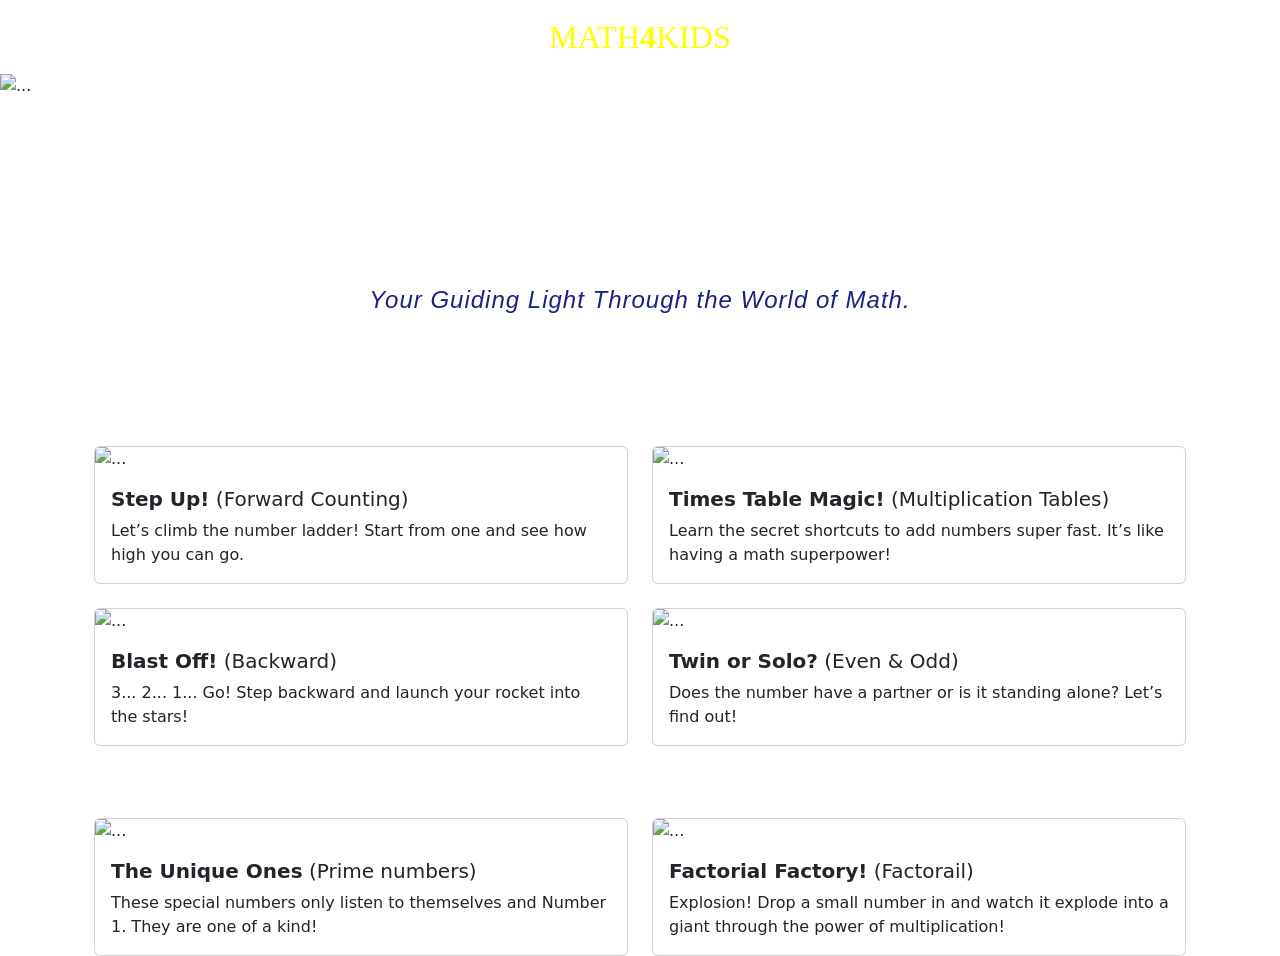
==== index.html @ b4ea1c73 "half done" ====
<!DOCTYPE html>
<html lang="en">
<head>
    <meta charset="UTF-8">
    <meta name="viewport" content="width=device-width, initial-scale=1.0">
    <title>math4kids</title>
   <!-- bootstrap cdn -->
    <link href="https://cdn.jsdelivr.net/npm/bootstrap@5.3.8/dist/css/bootstrap.min.css" rel="stylesheet" integrity="sha384-sRIl4kxILFvY47J16cr9ZwB07vP4J8+LH7qKQnuqkuIAvNWLzeN8tE5YBujZqJLB" crossorigin="anonymous">
<!-- font awesome -->
<link rel="stylesheet" href="https://cdnjs.cloudflare.com/ajax/libs/font-awesome/7.0.1/css/all.min.css" integrity="sha512-2SwdPD6INVrV/lHTZbO2nodKhrnDdJK9/kg2XD1r9uGqPo1cUbujc+IYdlYdEErWNu69gVcYgdxlmVmzTWnetw==" crossorigin="anonymous" referrerpolicy="no-referrer" />


    <link rel="stylesheet" href="style.css">
</head>
<body>

<!-- navbar -->
 <nav class="myNav navbar ">
  <div class="container-lg">
    <span class="navbar-brand mx-auto my-0  " style="color:  yellow !important; font-size: xx-large;"><i class="fa-solid fa-rocket"></i>MATH<b >4</b>KIDS<i class="fa-solid fa-rocket"></i></span>
    
  </div>
</nav>
<!-- navbar -->


<div id="carouselExampleCaptions" class="carousel slide">
  
  <div class="carousel-inner">
    <div class="carousel-item active">
      <img src="https://img.freepik.com/free-vector/lighthouse-sea-shore-beacon-building-nature-landscape_107791-6327.jpg" class="d-block w-100 img-fluid" 
      style="height: 300px !important;" alt="...">
      <div class="carousel-caption d-none d-md-block">
        <h5>Welcome to Math4kids</h5>
        <p class="tag">Your Guiding Light Through the World of Math.</p>
      </div>
    </div>
   
</div>


<!-- cards -->
 <div class="row row-cols-1 row-cols-md-2 g-4 container-lg mx-auto mt-5 ">

                       <!-- forward -->
 <a href="./forward.html">
   <div class="col">
    <div class="card">
      <img src="https://images.stockcake.com/public/2/9/5/29560dc4-970a-4c71-9820-ac09fd55cf15_medium/magical-math-adventure-stockcake.jpg" class="card-img-top img-fluid " alt="...">
      <div class="card-body">
        <h5 class="card-title"><b>Step Up!</b> (Forward Counting)</h5>
        <p class="card-text">Let’s climb the number ladder! Start from one and see how high you can go.</p>
      </div>
    </div>
  </div>
 </a>


                  <!-- tables -->
  <a href="./table.html">
    <div class="col">
    <div class="card">
      <img src="https://images.stockcake.com/public/6/a/4/6a4d5a86-6fcb-4200-848e-d189e57c86ae/math-fantasy-land-stockcake.jpg" class="card-img-top img-fluid " alt="...">
      <div class="card-body">
        <h5 class="card-title"><b>Times Table Magic!</b> (Multiplication Tables)</h5>
        <p class="card-text">Learn the secret shortcuts to add numbers super fast. It’s like having a math superpower!</p>
      </div>
    </div>
  </div>
  </a>
  

                   <!-- backward -->
  <a href="./backward.html">
    <div class="col">
    <div class="card">
      <img src="https://images.stockcake.com/public/3/0/2/3021a04a-5346-48b1-8188-702802fb32a6_large/colorful-number-world-stockcake.jpg" class="card-img-top img-fluid " alt="...">
      <div class="card-body">
        <h5 class="card-title"><b>Blast Off!</b> (Backward)</h5>
        <p class="card-text">3... 2... 1... Go! Step backward and launch your rocket into the stars!</p>
      </div>
    </div>
  </div>
  </a>


                 <!-- Even and odd -->
  <a href="./evenNodd.html">
    <div class="col">
    <div class="card">
      <img src="https://images.stockcake.com/public/0/1/3/01366253-15eb-4daa-bedf-ebf443fd437a/colorful-data-exploration-stockcake.jpg" class="card-img-top img-fluid " alt="...">
      <div class="card-body">
        <h5 class="card-title"><b>Twin or Solo?</b> (Even & Odd) </h5>
        <p class="card-text">Does the number have a partner or is it standing alone? Let’s find out!</p>
      </div>
    </div>
  </div>
  </a>
  </div>

                <!-- prime number -->

 <div class="row row-cols-1 row-cols-md-2 g-4 container-lg mx-auto mt-5 ">
  <a href="./prime.html">
    <div class="col" >
    <div class="card">
      <img src="https://images.stockcake.com/public/b/d/5/bd5017c6-ac4c-4a0d-bc18-eb88b71cd3cb/statistics-come-alive-stockcake.jpg" class="card-img-top img-fluid " alt="...">
      <div class="card-body">
        <h5 class="card-title"><b>The Unique Ones</b> (Prime numbers) </h5>
        <p class="card-text">These special numbers only listen to themselves and Number 1. They are one of a kind!</p>
      </div>
    </div>
  </div>
  </a>

              <!-- factorial -->
  <a href="./factorial.html">
    <div class="col">
    <div class="card">
      <!-- <img src="https://encrypted-tbn0.gstatic.com/images?q=tbn:ANd9GcRmcK32ggav5MzGGgUScpw8obFH7MFKdMLdTQ&s" class="card-img-top img-fluid " alt="..."> -->
      <img src="https://images.stockcake.com/public/c/8/b/c8b56904-f72e-4230-915b-8496d4806c6e_medium/playful-math-adventure-stockcake.jpg" class="card-img-top img-fluid " alt="...">
      <div class="card-body">
        <h5 class="card-title"><b>Factorial Factory!</b> (Factorail) </h5>
        <p class="card-text">Explosion!	Drop a small number in and watch it explode into a giant through the power of multiplication!</p>
      </div>
    </div>
  </div>
  </a>
  
</div>
<!-- cards -->


   
     
   
   
   
   
   
   
   
   
   
   
   <!-- bootstrap cdn -->
<script src="https://cdn.jsdelivr.net/npm/@popperjs/core@2.11.8/dist/umd/popper.min.js" integrity="sha384-I7E8VVD/ismYTF4hNIPjVp/Zjvgyol6VFvRkX/vR+Vc4jQkC+hVqc2pM8ODewa9r" crossorigin="anonymous"></script>
<script src="https://cdn.jsdelivr.net/npm/bootstrap@5.3.8/dist/js/bootstrap.min.js" integrity="sha384-G/EV+4j2dNv+tEPo3++6LCgdCROaejBqfUeNjuKAiuXbjrxilcCdDz6ZAVfHWe1Y" crossorigin="anonymous"></script>


     <script src="./index.js"></script>

</body>
</html>
---- style.css ----
:root {
  --primary-dark: #1A237E;   /* Gehra neela - Text aur Navbar */
  --accent-blue: #3A7CA5;    /* Samundari neela - Primary Buttons */
  --highlight: #D96459;      /* Sunset orange - Alerts/Important Buttons */
  --bg-light: #F2EBBF;       /* Rait jaisa rang - Background sections */
  --text-soft: #585858;      /* Neutral grey - Body text ke liye */
  --font-light: #F2EBBF; 
  
  /* 2. Light backgrounds (like Body) par use karne ke liye */
  --font-dark: #1B325F;
  
  /* 3. Links aur Buttons ke liye */
  --font-link: #3A7CA5;
}
*{
   margin: 0;
   padding: 0;
   scroll-behavior: smooth;
   scrollbar-width: thin;
   
   
} 
body {
/* background: radial-gradient(circle at top right, #3A7CA5, #1B325F);
  background-attachment: fixed;
  color: #F2EBBF; */
  /* background-color:#E0F7FA; */
  background: url(https://media3.giphy.com/media/v1.Y2lkPTc5MGI3NjExczA1bG9rZnM3YnRhejVtN3N0ZG03YnhqOXZ6N3V6a3I2eHRwbW5reiZlcD12MV9pbnRlcm5hbF9naWZfYnlfaWQmY3Q9Zw/MyWrJJIdAfoJuEPlLP/giphy.gif);
  background-repeat: no-repeat;
  background-position: center;
  background-size: cover;
  /* height: 100vh;
  width: 100vw; */
}
.myNav{
   /* background-color: var(--primary-dark); */
   background: url(https://media3.giphy.com/media/v1.Y2lkPTc5MGI3NjExY2syNTA4YjBnYWMya3hmamltY2t5ZjlydDBsYmJjZmtydHByeXlteSZlcD12MV9pbnRlcm5hbF9naWZfYnlfaWQmY3Q9Zw/3oz8xJJLjm73vn0N5S/giphy.gif);
  /* background: url(https://i.makeagif.com/media/1-03-2015/mAZdqY.gif); */
  /* background: url(https://encrypted-tbn0.gstatic.com/images?q=tbn:ANd9GcQKOQj1xIDQyj6_SugYxu1fQT8RYS-9h4Dctg&s); */
   background-repeat: no-repeat;
  background-position: center;
  background-size: cover;
  font-family: cursive;
   
} 
.tag{
    font-family: 'Segoe UI', Tahoma, Geneva, Verdana, sans-serif;
    font-size: 1.5rem;
    color: var(--primary-dark); /* Deep Navy */
    text-align: center;
    margin-top: 20px;
    font-style: italic;
    font-weight: 400;
    letter-spacing: 1px;
}
a{
  text-decoration: none !important;
  
}



















/* {}  */
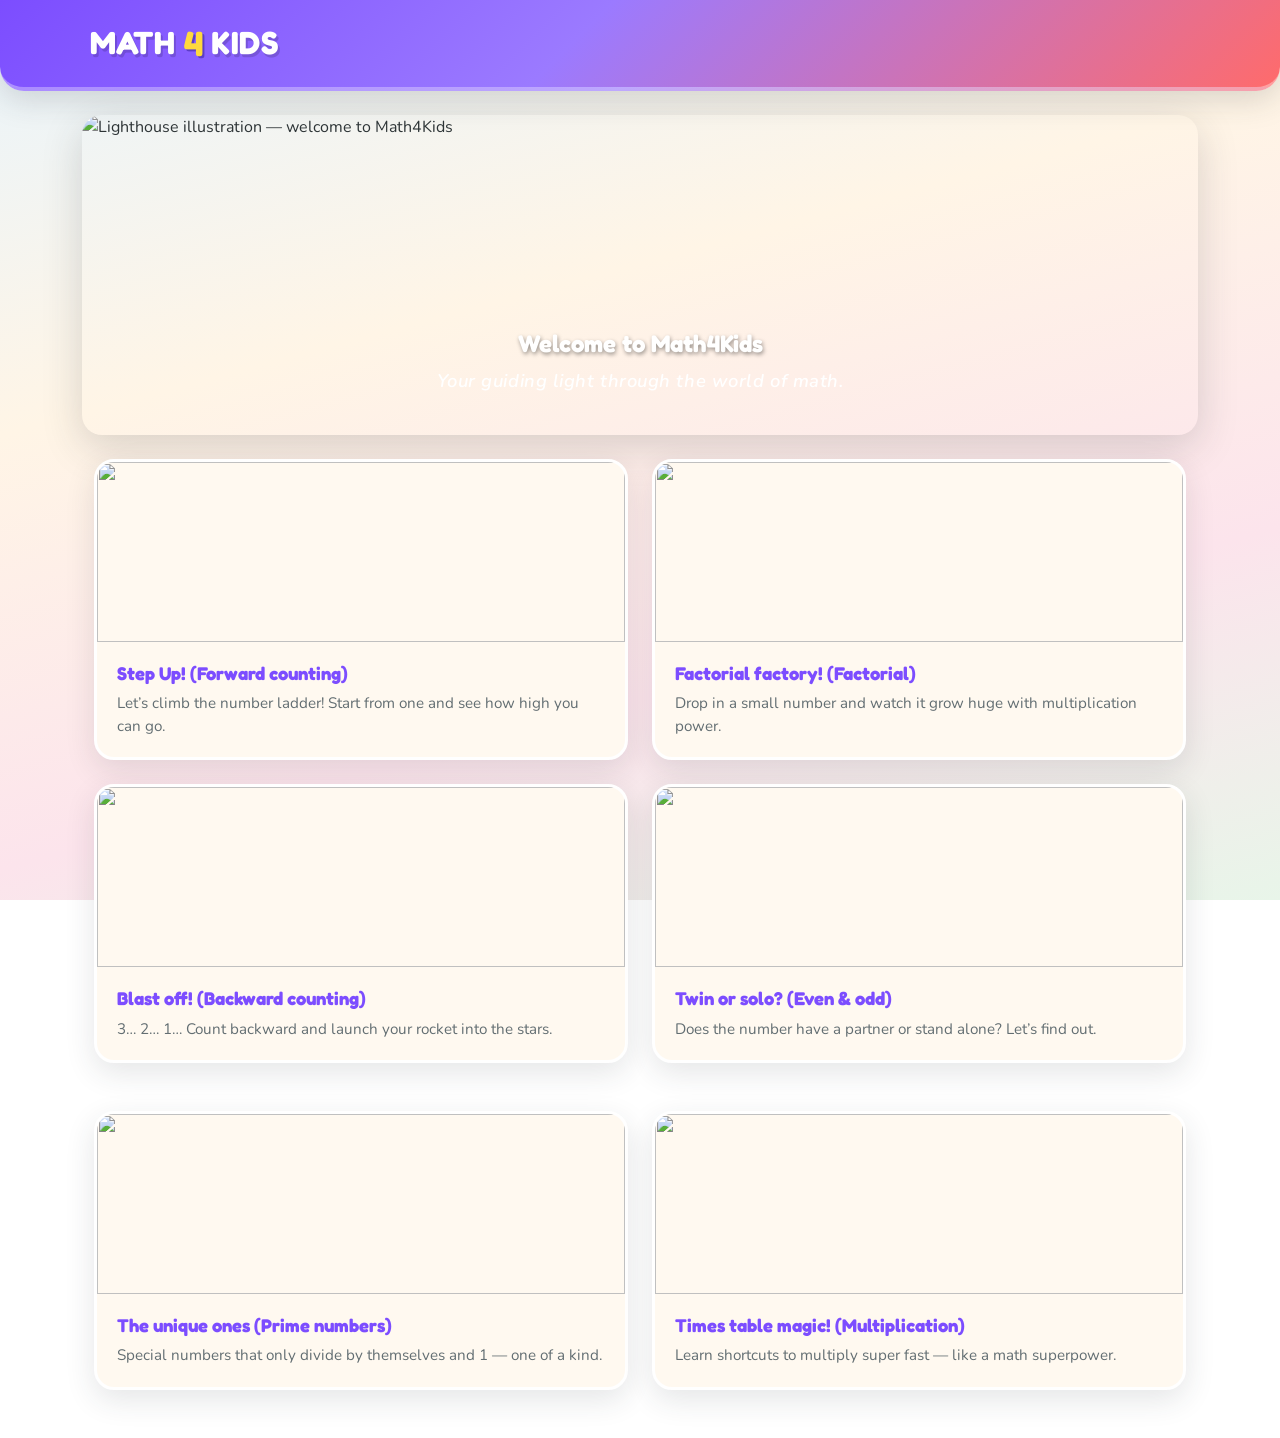
==== commit 7e4c5e69: "math4kids complete" ====
--- a/index.html
+++ b/index.html
@@ -3,152 +3,116 @@
 <head>
     <meta charset="UTF-8">
     <meta name="viewport" content="width=device-width, initial-scale=1.0">
-    <title>math4kids</title>
-   <!-- bootstrap cdn -->
+    <title>Math4Kids — Fun Math for Kids</title>
     <link href="https://cdn.jsdelivr.net/npm/bootstrap@5.3.8/dist/css/bootstrap.min.css" rel="stylesheet" integrity="sha384-sRIl4kxILFvY47J16cr9ZwB07vP4J8+LH7qKQnuqkuIAvNWLzeN8tE5YBujZqJLB" crossorigin="anonymous">
-<!-- font awesome -->
-<link rel="stylesheet" href="https://cdnjs.cloudflare.com/ajax/libs/font-awesome/7.0.1/css/all.min.css" integrity="sha512-2SwdPD6INVrV/lHTZbO2nodKhrnDdJK9/kg2XD1r9uGqPo1cUbujc+IYdlYdEErWNu69gVcYgdxlmVmzTWnetw==" crossorigin="anonymous" referrerpolicy="no-referrer" />
-
-
+    <link rel="stylesheet" href="https://cdnjs.cloudflare.com/ajax/libs/font-awesome/7.0.1/css/all.min.css" integrity="sha512-2SwdPD6INVrV/lHTZbO2nodKhrnDdJK9/kg2XD1r9uGqPo1cUbujc+IYdlYdEErWNu69gVcYgdxlmVmzTWnetw==" crossorigin="anonymous" referrerpolicy="no-referrer" />
     <link rel="stylesheet" href="style.css">
 </head>
 <body>
 
-<!-- navbar -->
- <nav class="myNav navbar ">
-  <div class="container-lg">
-    <span class="navbar-brand mx-auto my-0  " style="color:  yellow !important; font-size: xx-large;"><i class="fa-solid fa-rocket"></i>MATH<b >4</b>KIDS<i class="fa-solid fa-rocket"></i></span>
-    
+<nav class="myNav navbar py-3">
+  <div class="container-lg text-center">
+    <span class="navbar-brand kids-brand mb-0 d-inline-flex align-items-center justify-content-center flex-wrap gap-2">
+      <i class="fa-solid fa-rocket" aria-hidden="true"></i>
+      MATH<b>4</b>KIDS
+      <i class="fa-solid fa-rocket" aria-hidden="true"></i>
+    </span>
   </div>
 </nav>
-<!-- navbar -->
 
-
-<div id="carouselExampleCaptions" class="carousel slide">
-  
-  <div class="carousel-inner">
-    <div class="carousel-item active">
-      <img src="https://img.freepik.com/free-vector/lighthouse-sea-shore-beacon-building-nature-landscape_107791-6327.jpg" class="d-block w-100 img-fluid" 
-      style="height: 300px !important;" alt="...">
-      <div class="carousel-caption d-none d-md-block">
-        <h5>Welcome to Math4kids</h5>
-        <p class="tag">Your Guiding Light Through the World of Math.</p>
-      </div>
-    </div>
-   
-</div>
-
-
-<!-- cards -->
- <div class="row row-cols-1 row-cols-md-2 g-4 container-lg mx-auto mt-5 ">
-
-                       <!-- forward -->
- <a href="./forward.html">
-   <div class="col">
-    <div class="card">
-      <img src="https://images.stockcake.com/public/2/9/5/29560dc4-970a-4c71-9820-ac09fd55cf15_medium/magical-math-adventure-stockcake.jpg" class="card-img-top img-fluid " alt="...">
-      <div class="card-body">
-        <h5 class="card-title"><b>Step Up!</b> (Forward Counting)</h5>
-        <p class="card-text">Let’s climb the number ladder! Start from one and see how high you can go.</p>
+<div class="container-lg py-4">
+  <div id="carouselExampleCaptions" class="carousel slide">
+    <div class="carousel-inner">
+      <div class="carousel-item active">
+        <img src="https://img.freepik.com/free-vector/lighthouse-sea-shore-beacon-building-nature-landscape_107791-6327.jpg" class="d-block w-100 img-fluid" alt="Lighthouse illustration — welcome to Math4Kids">
+        <div class="carousel-caption d-none d-md-block">
+          <h5>Welcome to Math4Kids</h5>
+          <p class="tag mb-0">Your guiding light through the world of math.</p>
+        </div>
       </div>
     </div>
   </div>
- </a>
+</div>
 
-
-                  <!-- tables -->
-  <a href="./table.html">
+<div class="row row-cols-1 row-cols-md-2 g-4 container-lg mx-auto kids-card-grid">
+  <a href="./forward.html" class="text-decoration-none">
     <div class="col">
-    <div class="card">
-      <img src="https://images.stockcake.com/public/6/a/4/6a4d5a86-6fcb-4200-848e-d189e57c86ae/math-fantasy-land-stockcake.jpg" class="card-img-top img-fluid " alt="...">
-      <div class="card-body">
-        <h5 class="card-title"><b>Times Table Magic!</b> (Multiplication Tables)</h5>
-        <p class="card-text">Learn the secret shortcuts to add numbers super fast. It’s like having a math superpower!</p>
+      <div class="card h-100">
+        <img src="https://images.stockcake.com/public/2/9/5/29560dc4-970a-4c71-9820-ac09fd55cf15_medium/magical-math-adventure-stockcake.jpg" class="card-img-top img-fluid" alt="">
+        <div class="card-body">
+          <h5 class="card-title"><b>Step Up!</b> (Forward counting)</h5>
+          <p class="card-text">Let’s climb the number ladder! Start from one and see how high you can go.</p>
+        </div>
       </div>
     </div>
-  </div>
   </a>
-  
 
-                   <!-- backward -->
-  <a href="./backward.html">
+  <a href="./factorial.html" class="text-decoration-none">
     <div class="col">
-    <div class="card">
-      <img src="https://images.stockcake.com/public/3/0/2/3021a04a-5346-48b1-8188-702802fb32a6_large/colorful-number-world-stockcake.jpg" class="card-img-top img-fluid " alt="...">
-      <div class="card-body">
-        <h5 class="card-title"><b>Blast Off!</b> (Backward)</h5>
-        <p class="card-text">3... 2... 1... Go! Step backward and launch your rocket into the stars!</p>
+      <div class="card h-100">
+        <img src="https://images.stockcake.com/public/c/8/b/c8b56904-f72e-4230-915b-8496d4806c6e_medium/playful-math-adventure-stockcake.jpg" class="card-img-top img-fluid" alt="">
+        <div class="card-body">
+          <h5 class="card-title"><b>Factorial factory!</b> (Factorial)</h5>
+          <p class="card-text">Drop in a small number and watch it grow huge with multiplication power.</p>
+        </div>
       </div>
     </div>
-  </div>
   </a>
 
-
-                 <!-- Even and odd -->
-  <a href="./evenNodd.html">
+  <a href="./backward.html" class="text-decoration-none">
     <div class="col">
-    <div class="card">
-      <img src="https://images.stockcake.com/public/0/1/3/01366253-15eb-4daa-bedf-ebf443fd437a/colorful-data-exploration-stockcake.jpg" class="card-img-top img-fluid " alt="...">
-      <div class="card-body">
-        <h5 class="card-title"><b>Twin or Solo?</b> (Even & Odd) </h5>
-        <p class="card-text">Does the number have a partner or is it standing alone? Let’s find out!</p>
+      <div class="card h-100">
+        <img src="https://images.stockcake.com/public/3/0/2/3021a04a-5346-48b1-8188-702802fb32a6_large/colorful-number-world-stockcake.jpg" class="card-img-top img-fluid" alt="">
+        <div class="card-body">
+          <h5 class="card-title"><b>Blast off!</b> (Backward counting)</h5>
+          <p class="card-text">3… 2… 1… Count backward and launch your rocket into the stars.</p>
+        </div>
       </div>
     </div>
-  </div>
   </a>
-  </div>
 
-                <!-- prime number -->
-
- <div class="row row-cols-1 row-cols-md-2 g-4 container-lg mx-auto mt-5 ">
-  <a href="./prime.html">
-    <div class="col" >
-    <div class="card">
-      <img src="https://images.stockcake.com/public/b/d/5/bd5017c6-ac4c-4a0d-bc18-eb88b71cd3cb/statistics-come-alive-stockcake.jpg" class="card-img-top img-fluid " alt="...">
-      <div class="card-body">
-        <h5 class="card-title"><b>The Unique Ones</b> (Prime numbers) </h5>
-        <p class="card-text">These special numbers only listen to themselves and Number 1. They are one of a kind!</p>
+  <a href="./evenNodd.html" class="text-decoration-none">
+    <div class="col">
+      <div class="card h-100">
+        <img src="https://images.stockcake.com/public/0/1/3/01366253-15eb-4daa-bedf-ebf443fd437a/colorful-data-exploration-stockcake.jpg" class="card-img-top img-fluid" alt="">
+        <div class="card-body">
+          <h5 class="card-title"><b>Twin or solo?</b> (Even &amp; odd)</h5>
+          <p class="card-text">Does the number have a partner or stand alone? Let’s find out.</p>
+        </div>
       </div>
     </div>
-  </div>
+  </a>
+</div>
+
+<div class="row row-cols-1 row-cols-md-2 g-4 container-lg mx-auto kids-card-grid pb-5">
+  <a href="./prime.html" class="text-decoration-none">
+    <div class="col">
+      <div class="card h-100">
+        <img src="https://images.stockcake.com/public/b/d/5/bd5017c6-ac4c-4a0d-bc18-eb88b71cd3cb/statistics-come-alive-stockcake.jpg" class="card-img-top img-fluid" alt="">
+        <div class="card-body">
+          <h5 class="card-title"><b>The unique ones</b> (Prime numbers)</h5>
+          <p class="card-text">Special numbers that only divide by themselves and 1 — one of a kind.</p>
+        </div>
+      </div>
+    </div>
   </a>
 
-              <!-- factorial -->
-  <a href="./factorial.html">
+  <a href="./table.html" class="text-decoration-none">
     <div class="col">
-    <div class="card">
-      <!-- <img src="https://encrypted-tbn0.gstatic.com/images?q=tbn:ANd9GcRmcK32ggav5MzGGgUScpw8obFH7MFKdMLdTQ&s" class="card-img-top img-fluid " alt="..."> -->
-      <img src="https://images.stockcake.com/public/c/8/b/c8b56904-f72e-4230-915b-8496d4806c6e_medium/playful-math-adventure-stockcake.jpg" class="card-img-top img-fluid " alt="...">
-      <div class="card-body">
-        <h5 class="card-title"><b>Factorial Factory!</b> (Factorail) </h5>
-        <p class="card-text">Explosion!	Drop a small number in and watch it explode into a giant through the power of multiplication!</p>
+      <div class="card h-100">
+        <img src="https://images.stockcake.com/public/6/a/4/6a4d5a86-6fcb-4200-848e-d189e57c86ae/math-fantasy-land-stockcake.jpg" class="card-img-top img-fluid" alt="">
+        <div class="card-body">
+          <h5 class="card-title"><b>Times table magic!</b> (Multiplication)</h5>
+          <p class="card-text">Learn shortcuts to multiply super fast — like a math superpower.</p>
+        </div>
       </div>
     </div>
-  </div>
   </a>
-  
+
+ 
 </div>
-<!-- cards -->
 
-
-   
-     
-   
-   
-   
-   
-   
-   
-   
-   
-   
-   
-   <!-- bootstrap cdn -->
 <script src="https://cdn.jsdelivr.net/npm/@popperjs/core@2.11.8/dist/umd/popper.min.js" integrity="sha384-I7E8VVD/ismYTF4hNIPjVp/Zjvgyol6VFvRkX/vR+Vc4jQkC+hVqc2pM8ODewa9r" crossorigin="anonymous"></script>
 <script src="https://cdn.jsdelivr.net/npm/bootstrap@5.3.8/dist/js/bootstrap.min.js" integrity="sha384-G/EV+4j2dNv+tEPo3++6LCgdCROaejBqfUeNjuKAiuXbjrxilcCdDz6ZAVfHWe1Y" crossorigin="anonymous"></script>
-
-
-     <script src="./index.js"></script>
-
 </body>
-</html>+</html>
--- a/style.css
+++ b/style.css
@@ -1,79 +1,277 @@
+@import url("https://fonts.googleapis.com/css2?family=Fredoka:wght@400;600;700&family=Nunito:wght@400;600;700&display=swap");
+
 :root {
-  --primary-dark: #1A237E;   /* Gehra neela - Text aur Navbar */
-  --accent-blue: #3A7CA5;    /* Samundari neela - Primary Buttons */
-  --highlight: #D96459;      /* Sunset orange - Alerts/Important Buttons */
-  --bg-light: #F2EBBF;       /* Rait jaisa rang - Background sections */
-  --text-soft: #585858;      /* Neutral grey - Body text ke liye */
-  --font-light: #F2EBBF; 
-  
-  /* 2. Light backgrounds (like Body) par use karne ke liye */
-  --font-dark: #1B325F;
-  
-  /* 3. Links aur Buttons ke liye */
-  --font-link: #3A7CA5;
-}
-*{
-   margin: 0;
-   padding: 0;
-   scroll-behavior: smooth;
-   scrollbar-width: thin;
-   
-   
-} 
+  --kid-purple: #7c4dff;
+  --kid-purple-dark: #5c3dc7;
+  --kid-coral: #ff6b6b;
+  --kid-sun: #ffd93d;
+  --kid-mint: #6bcb77;
+  --kid-sky: #4dccc6;
+  --kid-peach: #ffeaa7;
+  --kid-cloud: #fff9f0;
+  --kid-ink: #2d3436;
+  --kid-ink-soft: #636e72;
+  --kid-shadow: rgba(45, 52, 54, 0.12);
+  --kid-shadow-lg: rgba(45, 52, 54, 0.18);
+  --radius-pill: 9999px;
+  --radius-card: 1.25rem;
+  --font-display: "Fredoka", "Segoe UI", system-ui, sans-serif;
+  --font-body: "Nunito", "Segoe UI", system-ui, sans-serif;
+}
+
+
+
+* {
+  margin: 0;
+  padding: 0;
+  scroll-behavior: smooth;
+  scrollbar-width: thin;
+  scrollbar-color: var(--kid-purple) #eee;
+  box-sizing: border-box;
+}
+
+
+
 body {
-/* background: radial-gradient(circle at top right, #3A7CA5, #1B325F);
+  font-family: var(--font-body);
+  color: var(--kid-ink);
+  min-height: 100vh;
+  background: linear-gradient(
+    165deg,
+    #e8f4fc 0%,
+    #fff5e6 35%,
+    #fce4ec 70%,
+    #e8f5e9 100%
+  );
   background-attachment: fixed;
-  color: #F2EBBF; */
-  /* background-color:#E0F7FA; */
-  background: url(https://media3.giphy.com/media/v1.Y2lkPTc5MGI3NjExczA1bG9rZnM3YnRhejVtN3N0ZG03YnhqOXZ6N3V6a3I2eHRwbW5reiZlcD12MV9pbnRlcm5hbF9naWZfYnlfaWQmY3Q9Zw/MyWrJJIdAfoJuEPlLP/giphy.gif);
-  background-repeat: no-repeat;
-  background-position: center;
-  background-size: cover;
-  /* height: 100vh;
-  width: 100vw; */
-}
-.myNav{
-   /* background-color: var(--primary-dark); */
-   background: url(https://media3.giphy.com/media/v1.Y2lkPTc5MGI3NjExY2syNTA4YjBnYWMya3hmamltY2t5ZjlydDBsYmJjZmtydHByeXlteSZlcD12MV9pbnRlcm5hbF9naWZfYnlfaWQmY3Q9Zw/3oz8xJJLjm73vn0N5S/giphy.gif);
-  /* background: url(https://i.makeagif.com/media/1-03-2015/mAZdqY.gif); */
-  /* background: url(https://encrypted-tbn0.gstatic.com/images?q=tbn:ANd9GcQKOQj1xIDQyj6_SugYxu1fQT8RYS-9h4Dctg&s); */
-   background-repeat: no-repeat;
-  background-position: center;
-  background-size: cover;
-  font-family: cursive;
-   
-} 
-.tag{
-    font-family: 'Segoe UI', Tahoma, Geneva, Verdana, sans-serif;
-    font-size: 1.5rem;
-    color: var(--primary-dark); /* Deep Navy */
-    text-align: center;
-    margin-top: 20px;
-    font-style: italic;
-    font-weight: 400;
-    letter-spacing: 1px;
-}
-a{
+}
+
+
+
+a {
   text-decoration: none !important;
-  
-}
-
-
-
-
-
-
-
-
-
-
-
-
-
-
-
-
-
-
-
-/* {}  */+  color: inherit;
+}
+
+/* ——— Navbar ——— */
+.myNav {
+  font-family: var(--font-display);
+  background: linear-gradient(
+    135deg,
+    var(--kid-purple) 0%,
+    #9b7aff 45%,
+    var(--kid-coral) 100%
+  ) !important;
+  box-shadow: 0 8px 32px var(--kid-shadow-lg);
+  border-bottom: 4px solid rgba(255, 255, 255, 0.35);
+  border-radius: 0 0 24px 24px;
+  padding-top: 0.75rem !important;
+  padding-bottom: 0.75rem !important;
+}
+
+.kids-brand {
+  color: #fff !important;
+  font-size: clamp(1.35rem, 4vw, 2rem) !important;
+  font-weight: 700;
+  letter-spacing: 0.02em;
+  text-shadow: 2px 3px 0 rgba(0, 0, 0, 0.15);
+}
+
+.kids-brand b {
+  color: var(--kid-sun);
+  font-size: 1.1em;
+  text-shadow: 2px 2px 0 var(--kid-purple-dark);
+}
+
+.btn-home {
+  background: #fff !important;
+  color: var(--kid-purple) !important;
+  font-family: var(--font-display);
+  font-weight: 600;
+  border: 3px solid rgba(255, 255, 255, 0.9) !important;
+  box-shadow: 0 4px 14px rgba(0, 0, 0, 0.12);
+  transition: transform 0.2s ease, box-shadow 0.2s ease;
+}
+
+.btn-home:hover {
+  transform: translateY(-2px) scale(1.02);
+  box-shadow: 0 8px 20px rgba(0, 0, 0, 0.15);
+  color: var(--kid-coral) !important;
+}
+
+/* ——— Tagline ——— */
+.tag {
+  font-family: var(--font-body);
+  font-size: 1.15rem;
+  /* color: var(--kid-ink-soft); */
+  text-align: center;
+  margin-top: 0.5rem;
+  font-style: italic;
+  font-weight: 600;
+  letter-spacing: 0.03em;
+}
+
+/* ——— Carousel ——— */
+#carouselExampleCaptions {
+  border-radius: var(--radius-card);
+  overflow: hidden;
+  box-shadow: 0 12px 40px var(--kid-shadow-lg);
+  margin-left: auto;
+  margin-right: auto;
+  max-width: 1200px;
+}
+
+#carouselExampleCaptions .carousel-item img {
+  height: 280px !important;
+  object-fit: cover;
+}
+
+@media (min-width: 768px) {
+  #carouselExampleCaptions .carousel-item img {
+    height: 320px !important;
+  }
+}
+
+
+
+#carouselExampleCaptions .carousel-caption h5 {
+  font-family: var(--font-display);
+  font-size: 1.5rem;
+  font-weight: 700;
+  color: #fff;
+  text-shadow: 1px 2px 4px rgba(0, 0, 0, 0.4);
+}
+
+/* ——— Home cards ——— */
+.kids-card-grid {
+  padding-bottom: 3rem;
+}
+
+.kids-card-grid .card {
+  border: none;
+  border-radius: var(--radius-card);
+  overflow: hidden;
+  box-shadow: 0 10px 30px var(--kid-shadow);
+  transition: transform 0.25s ease, box-shadow 0.25s ease;
+  height: 100%;
+  background: var(--kid-cloud);
+  border: 3px solid #fff;
+}
+
+.kids-card-grid a:hover .card {
+  transform: translateY(-8px) rotate(-0.5deg);
+  box-shadow: 0 18px 40px var(--kid-shadow-lg);
+}
+
+.kids-card-grid .card-img-top {
+  height: 180px;
+  object-fit: cover;
+}
+
+.kids-card-grid .card-body {
+  padding: 1.25rem;
+}
+
+.kids-card-grid .card-title {
+  font-family: var(--font-display);
+  font-weight: 700;
+  color: var(--kid-purple);
+  font-size: 1.15rem;
+}
+
+.kids-card-grid .card-text {
+  color: var(--kid-ink-soft);
+  font-size: 0.95rem;
+  line-height: 1.5;
+}
+
+
+
+/* Number strips (forward / backward) */
+.kids-num-wrap {
+  display: flex;
+  flex-wrap: wrap;
+  gap: 12px;
+  padding: 1.5rem;
+  max-width: 720px;
+  margin: 1rem auto;
+  justify-content: center;
+  background: rgba(255, 255, 255, 0.85);
+  border-radius: var(--radius-card);
+  border: 3px dashed var(--kid-sky);
+  box-shadow: 0 8px 24px var(--kid-shadow);
+}
+
+.kids-num-bubble {
+  min-width: 44px;
+  min-height: 44px;
+  display: flex;
+  align-items: center;
+  justify-content: center;
+  font-family: var(--font-display);
+  font-weight: 700;
+  font-size: 1.1rem;
+  color: var(--kid-ink);
+  background: linear-gradient(145deg, #fff, var(--kid-peach));
+  border-radius: 12px;
+  border: 3px solid var(--kid-sun);
+  box-shadow: 0 4px 0 var(--kid-sun);
+}
+
+/* Result cards (prime, even/odd) */
+.kids-result-card {
+  width: min(92vw, 420px);
+  margin-top: 1rem;
+  border: none;
+  border-radius: var(--radius-card);
+  overflow: hidden;
+  box-shadow: 0 16px 40px var(--kid-shadow-lg);
+  border: 4px solid #fff;
+  background: var(--kid-cloud);
+}
+
+.kids-result-card .card-img-top {
+  max-height: 220px;
+  object-fit: cover;
+}
+
+.kids-result-card .card-body {
+  padding: 1.25rem;
+}
+
+.kids-result-card .card-title {
+  font-family: var(--font-display);
+  font-weight: 700;
+  color: var(--kid-purple);
+}
+
+.kids-result-card .card-text {
+  color: var(--kid-ink-soft);
+}
+
+.kids-result-card .card-body.kids-card-body-pattern {
+  background: linear-gradient(
+    180deg,
+    rgba(255, 234, 167, 0.35) 0%,
+    rgba(255, 255, 255, 0.95) 100%
+  );
+}
+
+/* Table output */
+.kids-table-out {
+  max-width: 520px;
+  margin: 1.5rem auto;
+  padding: 1.5rem;
+  background: rgba(255, 255, 255, 0.9);
+  border-radius: var(--radius-card);
+  border: 3px solid var(--kid-mint);
+  font-family: var(--font-body);
+  font-size: 1.05rem;
+  line-height: 1.8;
+  box-shadow: 0 8px 24px var(--kid-shadow);
+}
+
+.kids-table-out strong {
+  font-family: var(--font-display);
+  color: var(--kid-purple);
+}
